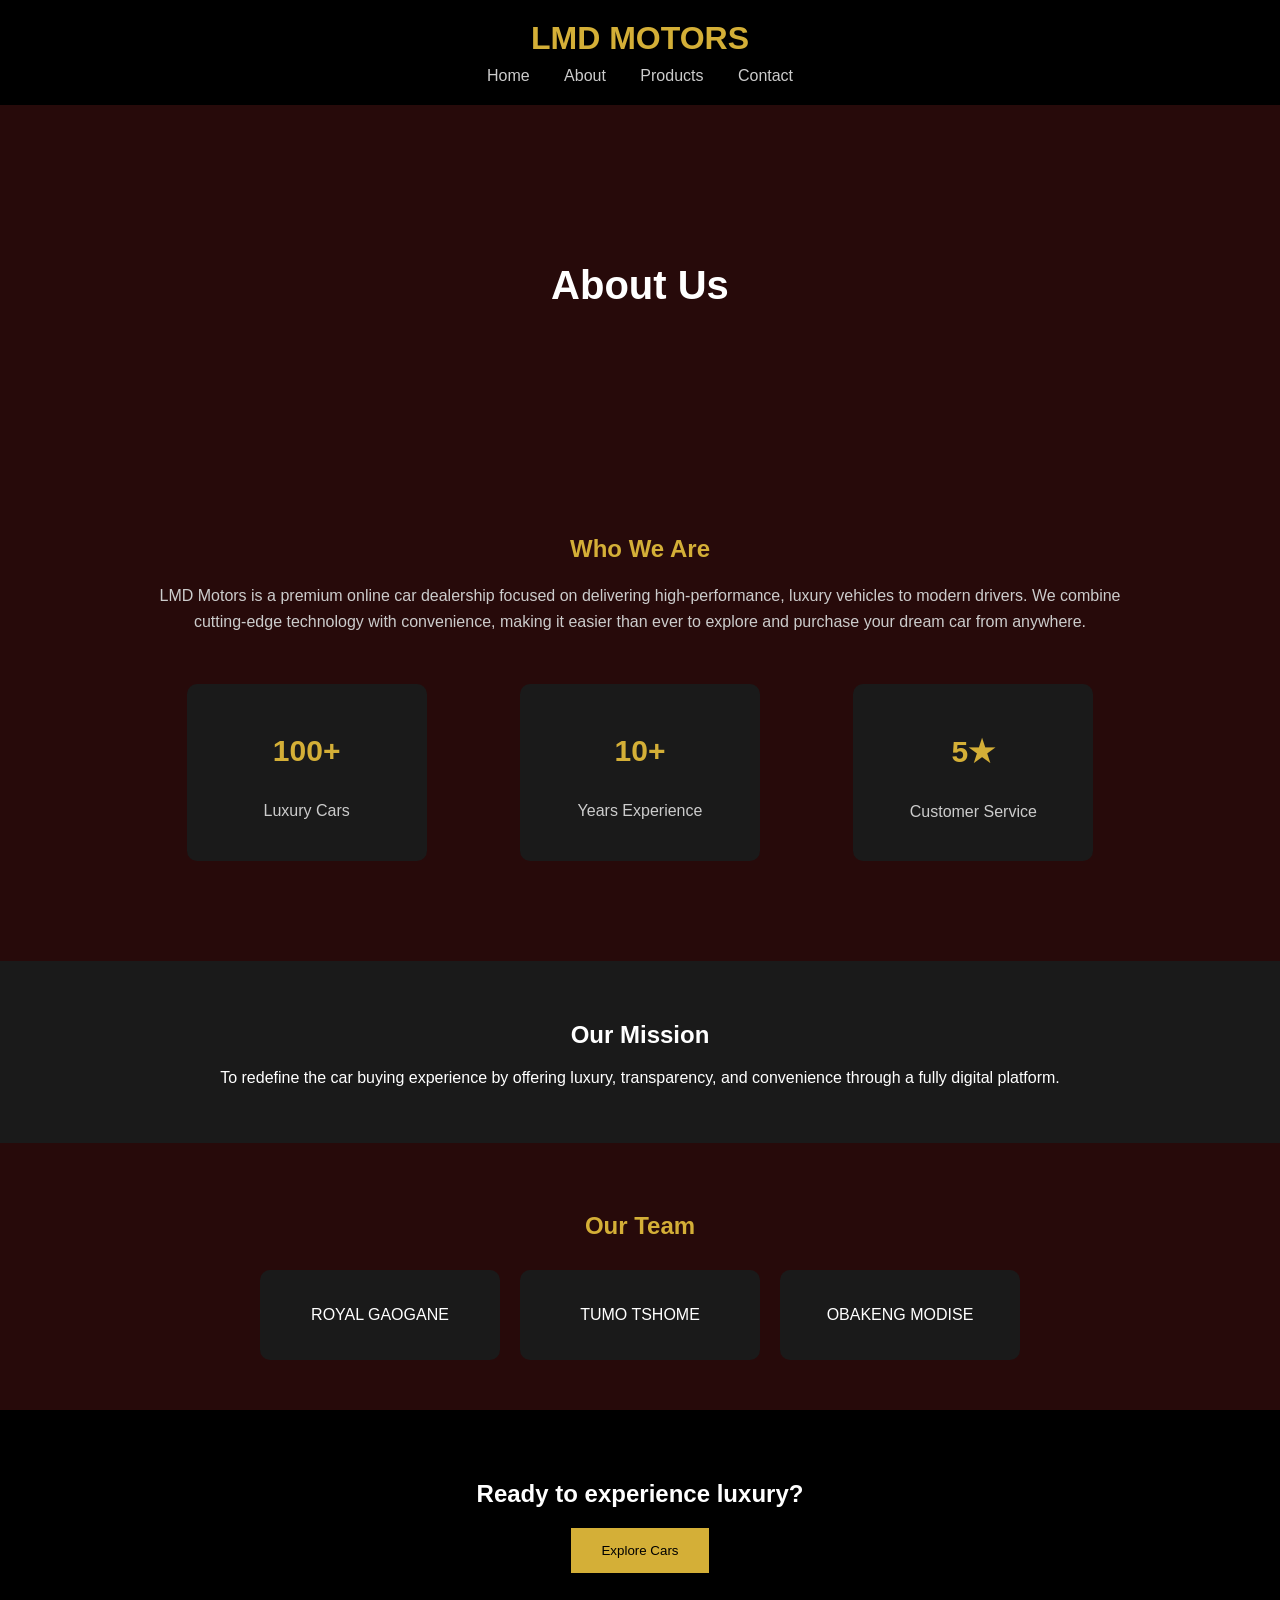
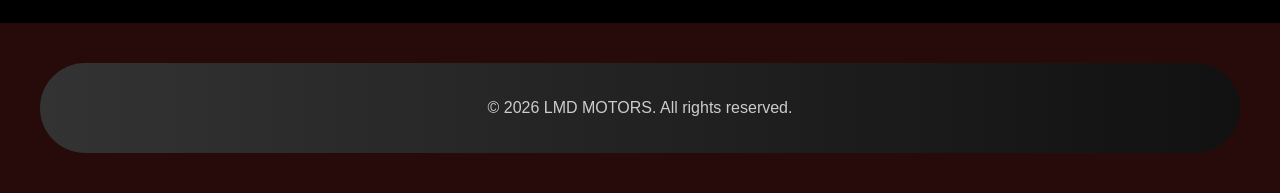
==== about.html @ c39d18c4 "Add files via upload" ====
<!DOCTYPE html>
<html lang="en">
<head>
  <meta charset="UTF-8">
  <meta name="viewport" content="width=device-width, initial-scale=1.0">
  <title>About Us | LMD MOTORS</title>

  <style>
    body {
      margin: 0;
      font-family: Arial, sans-serif;
      background: #270a0a;
      color: #fff;
    }

    /* HEADER */
    header {
      text-align: center;
      padding: 20px;
      background: #000;
    }

    header h1 {
      color: #d4af37;
      margin: 0;
    }

    nav {
      margin-top: 10px;
    }

    nav a {
      margin: 0 15px;
      text-decoration: none;
      color: #ccc;
    }

    nav a:hover {
      color: #d4af37;
    }

    /* HERO */
    .hero {
      height: 40vh;
      background: url('images/about.jpg') center/cover no-repeat;
      display: flex;
      align-items: center;
      justify-content: center;
    }

    .hero h2 {
      font-size: 40px;
    }

    /* SECTION */
    .section {
      padding: 50px 20px;
      max-width: 1000px;
      margin: auto;
      text-align: center;
    }

    .section h2 {
      color: #d4af37;
      margin-bottom: 20px;
    }

    .section p {
      color: #ccc;
      line-height: 1.6;
    }

    /* STATS */
    .stats {
      display: flex;
      justify-content: space-around;
      margin-top: 40px;
      flex-wrap: wrap;
    }

    .stat-box {
      background: #1a1a1a;
      padding: 20px;
      border-radius: 10px;
      margin: 10px;
      width: 200px;
    }

    .stat-box h3 {
      color: #d4af37;
      font-size: 30px;
    }

    /* MISSION */
    .mission {
      background: #1a1a1a;
      padding: 40px 20px;
      margin-top: 40px;
      text-align: center;
    }

    /* TEAM */
    .team {
      padding: 50px 20px;
      text-align: center;
    }

    .team h2 {
      color: #d4af37;
    }

    .team-members {
      display: flex;
      gap: 20px;
      justify-content: center;
      flex-wrap: wrap;
      margin-top: 30px;
    }

    .member {
      background: #1a1a1a;
      padding: 20px;
      border-radius: 10px;
      width: 200px;
    }

    .member img {
      width: 100%;
      border-radius: 10px;
    }

    /* CTA */
    .cta {
      background: #000;
      text-align: center;
      padding: 50px;
    }

    .cta button {
      padding: 15px 30px;
      background: #d4af37;
      border: none;
      cursor: pointer;
    }

    /* FOOTER */
    footer {
      margin: 40px;
      padding: 20px;
      text-align: center;
      background: linear-gradient(to right, #333, #111);
      border-radius: 50px;
      color: #ccc;
    }

    /* RESPONSIVE */
    @media(max-width: 768px) {
      .stats {
        flex-direction: column;
        align-items: center;
      }
    }

  </style>
</head>

<body>

 
  <header>
    <h1>LMD MOTORS</h1>
    <nav>
      <a href="index.html">Home</a>
      <a href="about.html">About</a>
      <a href="product.html">Products</a>
      <a href="contact.html">Contact</a>
    </nav>
  </header>

  <section class="hero">
    <h2>About Us</h2>
  </section>

 
  <section class="section">
    <h2>Who We Are</h2>
    <p>
      LMD Motors is a premium online car dealership focused on delivering
      high-performance, luxury vehicles to modern drivers. We combine
      cutting-edge technology with convenience, making it easier than ever
      to explore and purchase your dream car from anywhere.
    </p>

    <div class="stats">
      <div class="stat-box">
        <h3>100+</h3>
        <p>Luxury Cars</p>
      </div>
      <div class="stat-box">
        <h3>10+</h3>
        <p>Years Experience</p>
      </div>
      <div class="stat-box">
        <h3>5★</h3>
        <p>Customer Service</p>
      </div>
    </div>
  </section>

  <section class="mission">
    <h2>Our Mission</h2>
    <p>
      To redefine the car buying experience by offering luxury,
      transparency, and convenience through a fully digital platform.
    </p>
  </section>

  <section class="team">
    <h2>Our Team</h2>

    <div class="team-members">
      <div class="member">
        <p>ROYAL GAOGANE</p>
      </div>

      <div class="member">
        <p>TUMO TSHOME</p>
      </div>

      <div class="member">
        <p>OBAKENG MODISE</p>
      </div>
    </div>
  </section>

  
  <section class="cta">
    <h2>Ready to experience luxury?</h2>
    <button>Explore Cars</button>
  </section>

  <footer>
    <p>© 2026 LMD MOTORS. All rights reserved.</p>
  </footer>

</body>
</html>
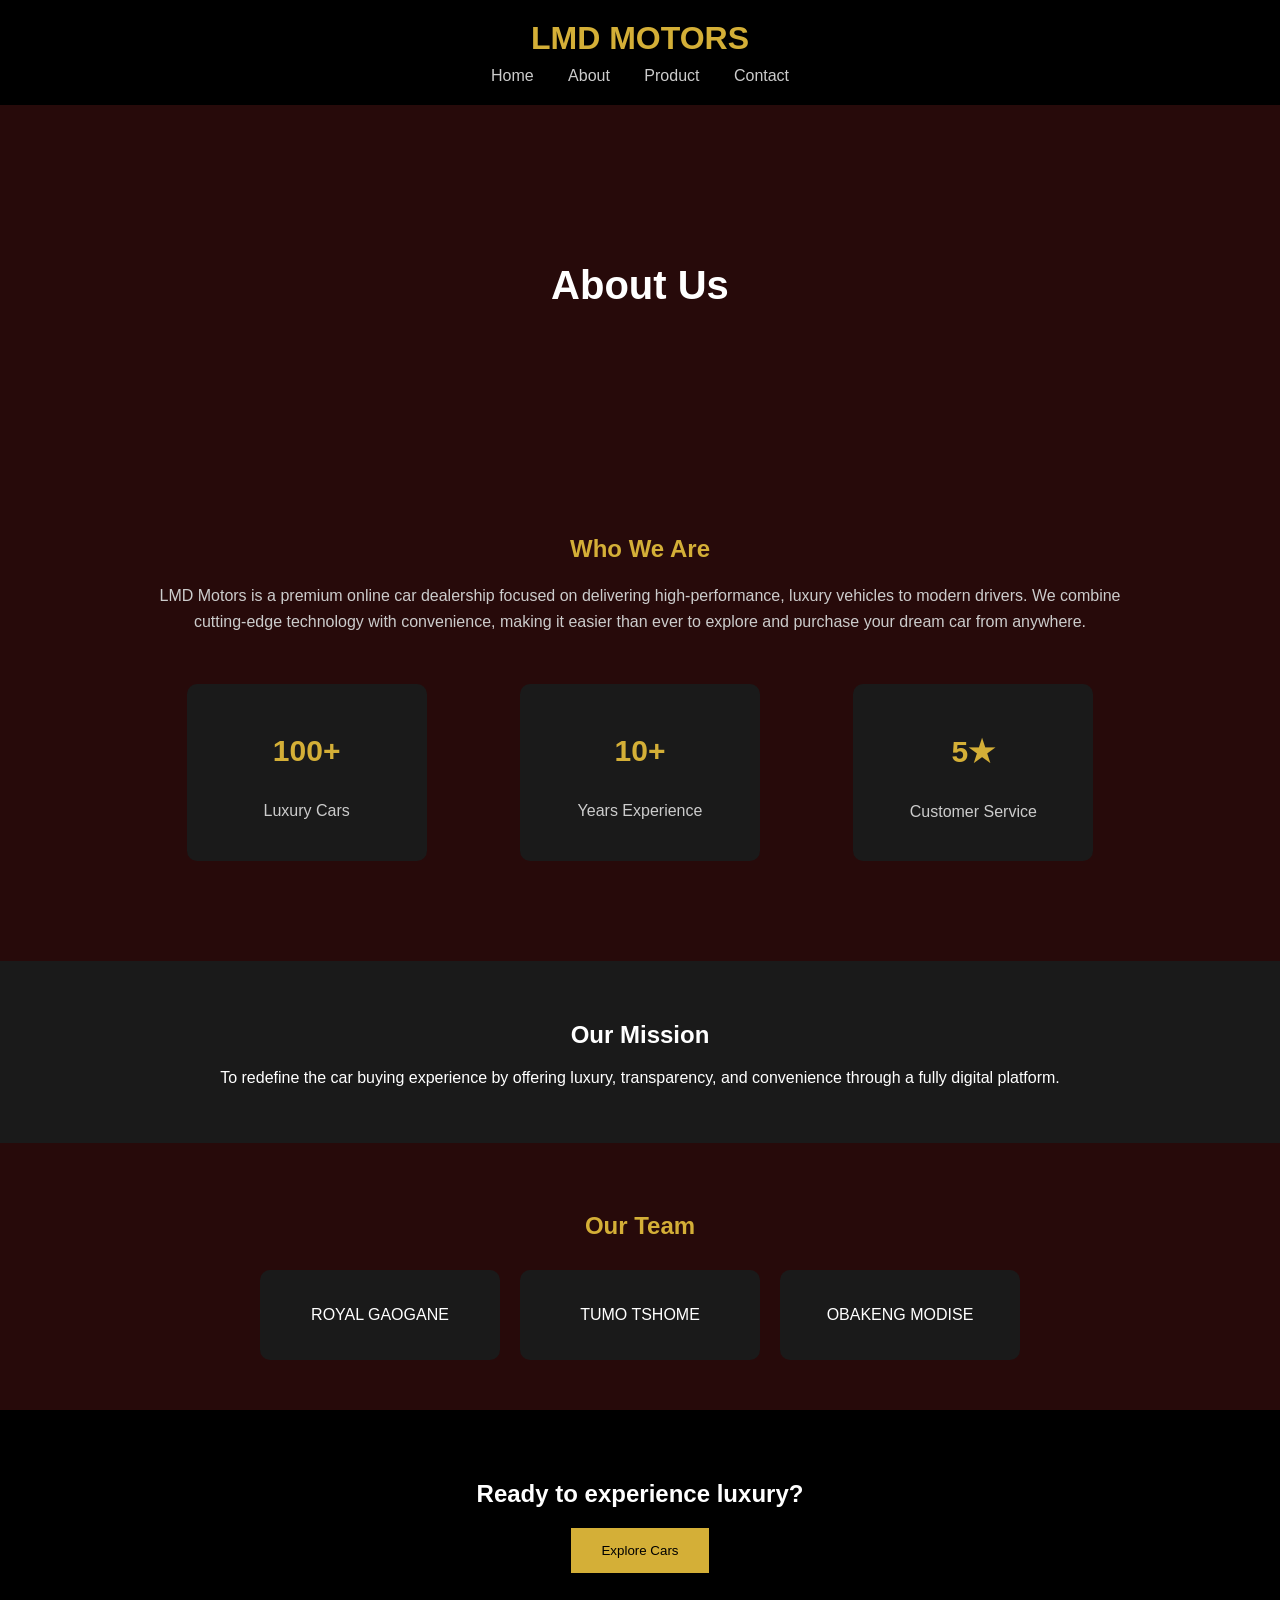
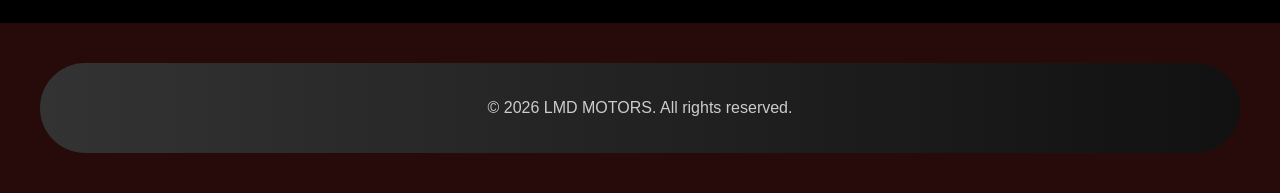
==== commit 714af751: "Add files via upload" ====
--- a/about.html
+++ b/about.html
@@ -172,7 +172,7 @@
     <nav>
       <a href="index.html">Home</a>
       <a href="about.html">About</a>
-      <a href="product.html">Products</a>
+      <a href="product.html">Product</a>
       <a href="contact.html">Contact</a>
     </nav>
   </header>
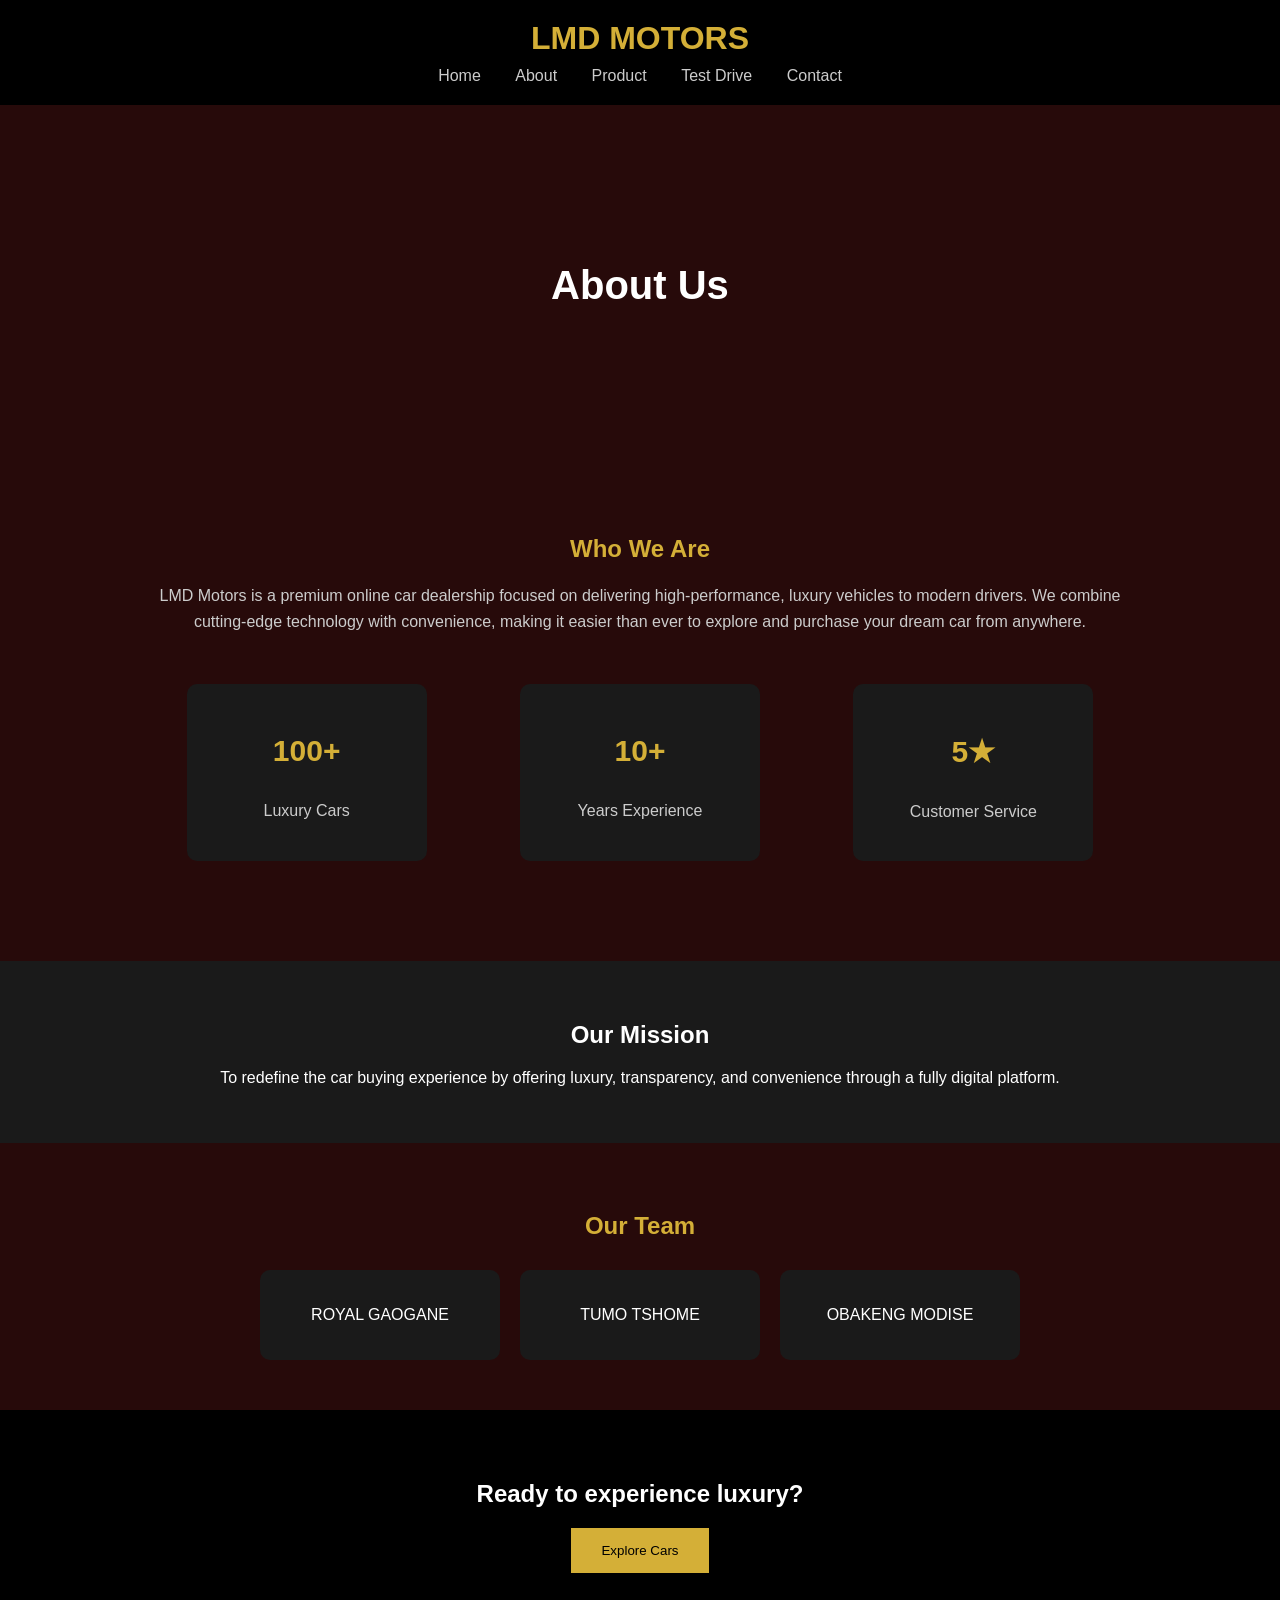
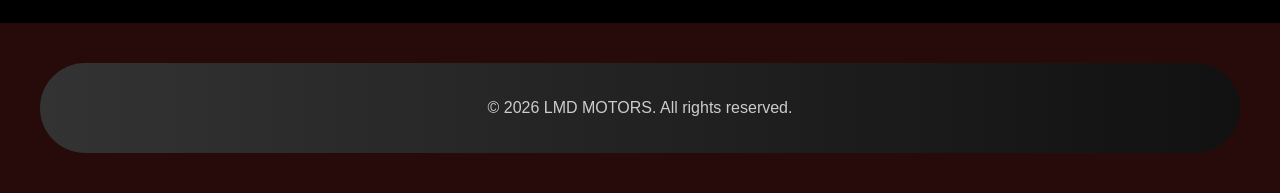
==== commit 3322b816: "updated content" ====
--- a/about.html
+++ b/about.html
@@ -39,7 +39,7 @@
       color: #d4af37;
     }
 
-    /* HERO */
+    
     .hero {
       height: 40vh;
       background: url('images/about.jpg') center/cover no-repeat;
@@ -52,7 +52,7 @@
       font-size: 40px;
     }
 
-    /* SECTION */
+    
     .section {
       padding: 50px 20px;
       max-width: 1000px;
@@ -70,7 +70,7 @@
       line-height: 1.6;
     }
 
-    /* STATS */
+    
     .stats {
       display: flex;
       justify-content: space-around;
@@ -91,7 +91,7 @@
       font-size: 30px;
     }
 
-    /* MISSION */
+    
     .mission {
       background: #1a1a1a;
       padding: 40px 20px;
@@ -99,7 +99,7 @@
       text-align: center;
     }
 
-    /* TEAM */
+    
     .team {
       padding: 50px 20px;
       text-align: center;
@@ -129,7 +129,7 @@
       border-radius: 10px;
     }
 
-    /* CTA */
+    
     .cta {
       background: #000;
       text-align: center;
@@ -143,7 +143,7 @@
       cursor: pointer;
     }
 
-    /* FOOTER */
+    
     footer {
       margin: 40px;
       padding: 20px;
@@ -153,7 +153,7 @@
       color: #ccc;
     }
 
-    /* RESPONSIVE */
+    
     @media(max-width: 768px) {
       .stats {
         flex-direction: column;
@@ -173,6 +173,7 @@
       <a href="index.html">Home</a>
       <a href="about.html">About</a>
       <a href="product.html">Product</a>
+      <a href="testdrive.html">Test Drive</a>
       <a href="contact.html">Contact</a>
     </nav>
   </header>
